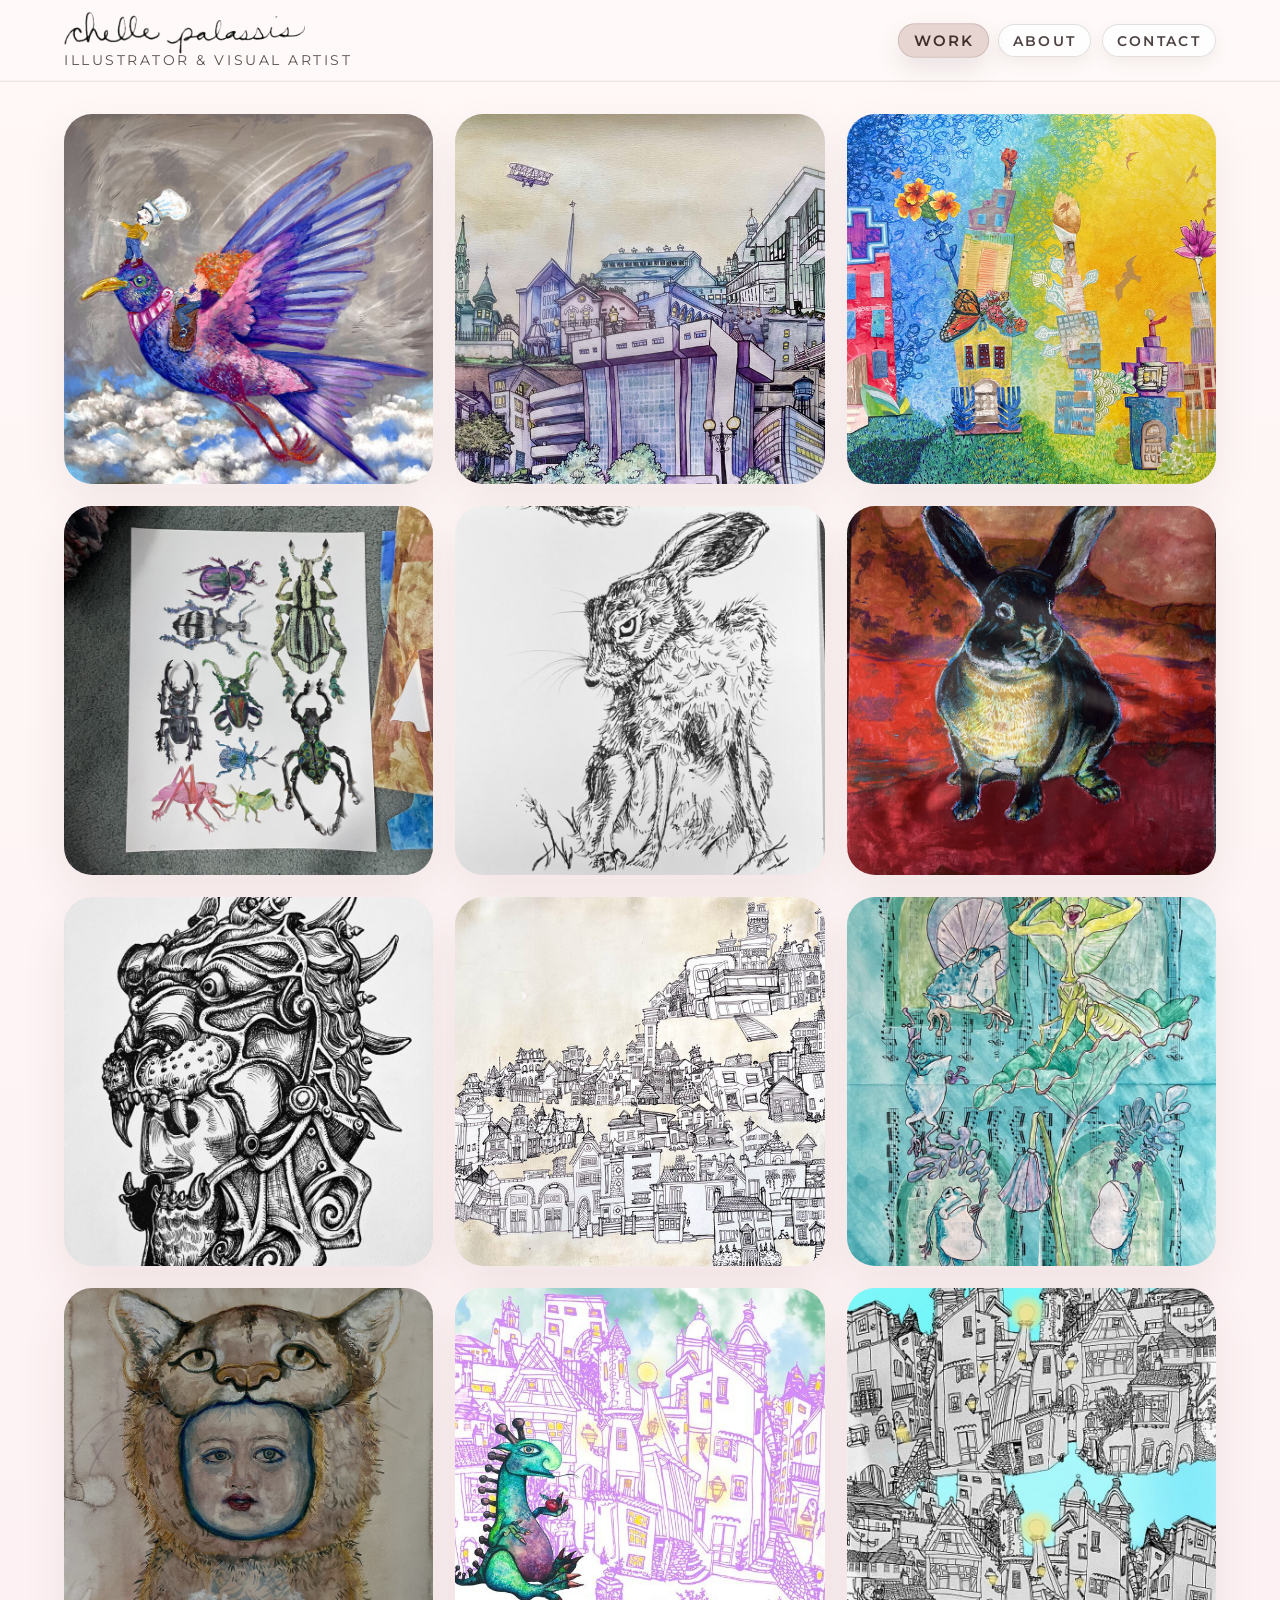
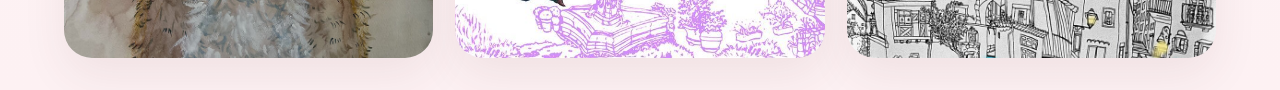
==== index.html @ 2fcf9677 "Create polished artist portfolio site" ====
<!DOCTYPE html>
<html lang="en">
<head>
    <meta charset="UTF-8">
    <meta name="viewport" content="width=device-width, initial-scale=1.0">
    <title>Artist Portfolio</title>
    <link rel="preconnect" href="https://fonts.googleapis.com">
    <link rel="preconnect" href="https://fonts.gstatic.com" crossorigin>
    <link href="https://fonts.googleapis.com/css2?family=Marck+Script&family=Mr+Bedfort&family=Mrs+Sheppards&display=swap" rel="stylesheet">
    <link rel="stylesheet" href="css/style.css">
</head>
<body class="page-fade">

    <header class="main-header header-fade">
        <div class="header-content">
            <div class="branding">
                <img src="images/signature/chelle_signature-transparent-cropped.png" alt="Chelle Palassis signature" class="site-signature">
                <p>Illustrator &amp; Visual Artist</p>
            </div>
            <nav>
                <a href="index.html">Work</a>
                <a href="about.html">About</a>
                <a href="contact.html">Contact</a>
            </nav>
        </div>
    </header>

    <main class="gallery-container page-fade">
    <div class="gallery-item fade-in-cascade" onclick="openLightbox(0)">
        <img src="images/medium/artwork01-800.jpg" alt="Artwork 01">
        <div class="overlay"></div>
    </div>
    <div class="gallery-item fade-in-cascade" onclick="openLightbox(1)">
        <img src="images/medium/artwork02-800.jpg" alt="Artwork 02">
        <div class="overlay"></div>
    </div>
    <div class="gallery-item fade-in-cascade" onclick="openLightbox(2)">
        <img src="images/medium/artwork03-800.jpg" alt="Artwork 03">
        <div class="overlay"></div>
    </div>
    <div class="gallery-item fade-in-cascade" onclick="openLightbox(3)">
        <img src="images/medium/artwork04-800.jpg" alt="Artwork 04">
        <div class="overlay"></div>
    </div>
    <div class="gallery-item fade-in-cascade" onclick="openLightbox(4)">
        <img src="images/medium/artwork05-800.jpg" alt="Artwork 05">
        <div class="overlay"></div>
    </div>
    <div class="gallery-item fade-in-cascade" onclick="openLightbox(5)">
        <img src="images/medium/artwork06-800.jpg" alt="Artwork 06">
        <div class="overlay"></div>
    </div>
    <div class="gallery-item fade-in-cascade" onclick="openLightbox(6)">
        <img src="images/medium/artwork07-800.jpg" alt="Artwork 07">
        <div class="overlay"></div>
    </div>
    <div class="gallery-item fade-in-cascade" onclick="openLightbox(7)">
        <img src="images/medium/artwork08-800.jpg" alt="Artwork 08">
        <div class="overlay"></div>
    </div>
    <div class="gallery-item fade-in-cascade" onclick="openLightbox(8)">
        <img src="images/medium/artwork09-800.jpg" alt="Artwork 09">
        <div class="overlay"></div>
    </div>
    <div class="gallery-item fade-in-cascade" onclick="openLightbox(9)">
        <img src="images/medium/artwork10-800.jpg" alt="Artwork 10">
        <div class="overlay"></div>
    </div>
    <div class="gallery-item fade-in-cascade" onclick="openLightbox(10)">
        <img src="images/medium/artwork11-800.jpg" alt="Artwork 11">
        <div class="overlay"></div>
    </div>
    <div class="gallery-item fade-in-cascade" onclick="openLightbox(11)">
        <img src="images/medium/artwork12-800.jpg" alt="Artwork 12">
        <div class="overlay"></div>
    </div>
</main>

    <div id="lightbox" class="lightbox">
        <span class="close" onclick="closeLightbox()">&times;</span>
        <button class="prev" onclick="changeSlide(-1)">&#10094;</button>
        <div class="lightbox-content">
            <img id="lightbox-img" src="" alt="Expanded View">
        </div>
        <button class="next" onclick="changeSlide(1)">&#10095;</button>
    </div>

    <script src="js/script.js"></script>
</body>
</html>
---- css/style.css ----
@import url('https://fonts.googleapis.com/css2?family=Mr+Bedfort&family=Montserrat:wght@400;500;600;700&display=swap');

/* General Reset */
* {
    margin: 0;
    padding: 0;
    box-sizing: border-box;
    font-family: 'Montserrat', 'Helvetica Neue', Arial, sans-serif;
    -webkit-font-smoothing: antialiased;
    -moz-osx-font-smoothing: grayscale;
}

.leckerli-one-regular {
  font-family: "Mr Bedfort", cursive;
  font-weight: 400;
  font-style: normal;
}

header h1 {
    font-family: 'Mr Bedfort', 'Trebuchet MS', 'Lucida Sans Unicode', 'Lucida Grande', 'Lucida Sans', Arial, sans-serif;
}

body {
    background: linear-gradient(180deg, #fff9f8 0%, #fcf1f3 40%, #fff8f7 100%);
    color: #362f2a;
}

/* Sticky Header */
.main-header {
    position: sticky;
    top: 0;
    background: rgba(255, 250, 249, 0.98);
    backdrop-filter: blur(12px);
    border-bottom: 1px solid rgba(0, 0, 0, 0.08);
    z-index: 1000;
    padding: 0.75rem 5%;
    box-shadow: inset 0 -1px 0 rgba(0, 0, 0, 0.03);
}

.header-content {
    display: flex;
    justify-content: space-between;
    align-items: center;
    max-width: 1200px;
    margin: 0 auto;
    gap: 1rem;
}

.branding {
    display: flex;
    flex-direction: column;
    align-items: flex-start;
    gap: 0.08rem;
}

.branding .site-signature {
    display: block;
    max-height: 2.6rem;
    width: auto;
    max-width: min(320px, 70vw);
    object-fit: contain;
    margin-bottom: -0.15rem;
}

.branding p {
    font-size: 0.88rem;
    color: #59504e;
    margin: 0;
    line-height: 1.2;
    letter-spacing: 0.18em;
    text-transform: uppercase;
}

body {
    background: linear-gradient(180deg, #fff8f7 0%, #fdf1f3 100%);
}

nav {
    display: flex;
    align-items: center;
    gap: 0.65rem;
}

nav a {
    text-decoration: none;
    color: #4d4342;
    margin-left: 0;
    font-weight: 600;
    text-transform: uppercase;
    letter-spacing: 0.16em;
    font-size: 0.9rem;
    padding: 0.42rem 0.88rem;
    border-radius: 999px;
    border: 1px solid rgba(77, 67, 66, 0.16);
    background: rgba(255, 255, 255, 0.82);
    box-shadow: 0 6px 16px rgba(93, 51, 56, 0.08);
    transition: color 0.25s ease, transform 0.2s ease, background 0.25s ease, box-shadow 0.25s ease, border-color 0.25s ease;
    transform-origin: center;
}

nav a:hover,
nav a.active {
    color: #422f2a;
    background: rgba(228, 210, 206, 0.92);
    border-color: rgba(128, 103, 96, 0.24);
    transform: scale(1.05);
    box-shadow: 0 10px 24px rgba(93, 51, 56, 0.12);
}

nav a:hover {
    text-shadow: none;
}

/* About Hero */
.about-hero {
    padding: 3.5rem 5% 4.5rem;
}

.about-hero__inner {
    max-width: 940px;
    margin: 0 auto;
    display: grid;
    grid-template-columns: minmax(260px, 1fr) minmax(320px, 1.2fr);
    gap: 2.5rem;
    align-items: center;
    justify-content: center;
}

.about-hero__image {
    width: 100%;
    border-radius: 32px;
    box-shadow: 0 32px 80px rgba(93, 51, 56, 0.12);
    object-fit: cover;
    height: min(520px, 62vh);
    filter: grayscale(100%) contrast(1.05);
}

.about-hero__copy {
    display: flex;
    align-items: center;
    justify-content: center;
    text-align: center;
}

.about-hero__copy p {
    font-family: 'Montserrat', 'Helvetica Neue', Arial, sans-serif;
    font-weight: 300;
    font-size: clamp(1.2rem, 1.4vw, 1.55rem);
    line-height: 1.85;
    color: #403533;
    letter-spacing: 0.02em;
    max-width: 640px;
}

.fade-in {
    opacity: 0;
    transform: translateY(16px);
    animation: fadeInUp 0.9s ease forwards;
}

.fade-in-cascade {
    opacity: 0;
    transform: translateY(20px);
    animation: fadeInUp 0.75s ease forwards;
}

.header-fade {
    opacity: 0;
    transform: translateY(-10px);
    animation: fadeInUp 0.75s ease forwards;
    animation-delay: 0.08s;
}

.page-fade {
    opacity: 0;
    animation: pageFade 0.85s ease forwards;
    animation-delay: 0.12s;
}

.text-delay {
    animation-delay: 0.2s;
}

.image-delay {
    animation-delay: 0.55s;
}

.gallery-item:nth-child(1) { animation-delay: 0.18s; }
.gallery-item:nth-child(2) { animation-delay: 0.25s; }
.gallery-item:nth-child(3) { animation-delay: 0.32s; }
.gallery-item:nth-child(4) { animation-delay: 0.39s; }
.gallery-item:nth-child(5) { animation-delay: 0.46s; }
.gallery-item:nth-child(6) { animation-delay: 0.53s; }
.gallery-item:nth-child(7) { animation-delay: 0.60s; }
.gallery-item:nth-child(8) { animation-delay: 0.67s; }
.gallery-item:nth-child(9) { animation-delay: 0.74s; }
.gallery-item:nth-child(10) { animation-delay: 0.81s; }
.gallery-item:nth-child(11) { animation-delay: 0.88s; }
.gallery-item:nth-child(12) { animation-delay: 0.95s; }

@keyframes fadeInUp {
    to {
        opacity: 1;
        transform: translateY(0);
    }
}

@keyframes pageFade {
    to {
        opacity: 1;
    }
}

/* Contact Page */
.contact-hero {
    padding: 4rem 5rem 5rem;
    min-height: calc(100vh - 6.2rem);
    display: flex;
    align-items: center;
    justify-content: center;
}

.contact-hero__inner {
    max-width: 940px;
    width: 100%;
    display: grid;
    grid-template-columns: minmax(320px, 1.1fr) minmax(280px, 1fr);
    gap: 2.5rem;
    align-items: start;
}

.contact-hero__copy h2 {
    font-size: clamp(2rem, 2.8vw, 2.6rem);
    line-height: 1.05;
    margin-bottom: 1.4rem;
    letter-spacing: -0.03em;
    color: #342b26;
    position: relative;
}

.contact-hero__copy h2::after {
    content: '';
    position: absolute;
    bottom: -1rem;
    left: 50%;
    transform: translateX(-50%);
    width: 70px;
    height: 2px;
    border-radius: 999px;
    background: rgba(77, 67, 66, 0.24);
}

.contact-hero__copy p {
    font-size: clamp(1.05rem, 1.3vw, 1.3rem);
    line-height: 1.85;
    color: #4d433f;
    margin-bottom: 1.35rem;
}

.contact-hero__details {
    display: grid;
    gap: 1.2rem;
}

.contact-card {
    background: rgba(255, 255, 255, 0.92);
    border: 1px solid rgba(77, 67, 66, 0.14);
    border-radius: 26px;
    padding: 1.45rem 1.5rem;
    box-shadow: 0 22px 50px rgba(93, 51, 56, 0.08);
}

.contact-label {
    margin: 0 0 0.35rem;
    font-size: 0.82rem;
    letter-spacing: 0.18em;
    text-transform: uppercase;
    color: #7a6a67;
}

.contact-card a {
    color: #362f2a;
    text-decoration: none;
    font-size: 1.15rem;
    font-weight: 600;
}

.contact-card a:hover {
    color: #1f1613;
}

.contact-note {
    background: rgba(250, 244, 241, 0.86);
    border-radius: 24px;
    border: 1px solid rgba(77, 67, 66, 0.08);
    padding: 1.5rem 1.45rem;
    color: #554942;
    font-size: 1rem;
    line-height: 1.7;
}

/* Gallery Grid */
.gallery-container {
    display: grid;
    grid-template-columns: repeat(auto-fit, minmax(280px, 1fr));
    gap: 22px;
    padding: 2rem 5%;
    max-width: 1400px;
    margin: 0 auto;
}

.gallery-item {
    position: relative;
    overflow: hidden;
    cursor: pointer;
    background: #f8f0f1;
    aspect-ratio: 1 / 1;
    border-radius: 28px;
    box-shadow: 0 18px 45px rgba(93, 51, 56, 0.08);
    transition: transform 0.35s ease, box-shadow 0.35s ease;
}

.gallery-item:hover {
    transform: translateY(-4px);
    box-shadow: 0 28px 60px rgba(93, 51, 56, 0.14);
}

.gallery-item img {
    width: 100%;
    height: 100%;
    object-fit: cover;
    transition: transform 0.5s ease;
}

/* Hover Effect */
.gallery-item:hover img {
    transform: scale(1.05);
}

.overlay {
    position: absolute;
    top: 0;
    left: 0;
    width: 100%;
    height: 100%;
    background: rgba(180, 164, 164, 0.3);
    display: flex;
    align-items: center;
    justify-content: center;
    opacity: 0;
    transition: opacity 0.3s;
}

.gallery-item:hover .overlay {
    opacity: 1;
}

.overlay span {
    color: rgb(233, 221, 221);
    border: 1px solid white;
    padding: 8px 16px;
}

/* Lightbox Modal */
.lightbox {
    display: none;
    position: fixed;
    top: 0; left: 0;
    width: 100%; height: 100%;
    background: rgba(0,0,0,0.9);
    z-index: 2000;
    justify-content: center;
    align-items: center;
}

.lightbox-content img {
    max-width: 90vw;
    max-height: 80vh;
    box-shadow: 0 0 20px rgba(0,0,0,0.5);
}

.close, .prev, .next {
    position: absolute;
    color: white;
    font-size: 2rem;
    cursor: pointer;
    background: none;
    border: none;
    padding: 20px;
}

.close { top: 20px; right: 30px; }
.prev { left: 20px; }
.next { right: 20px; }
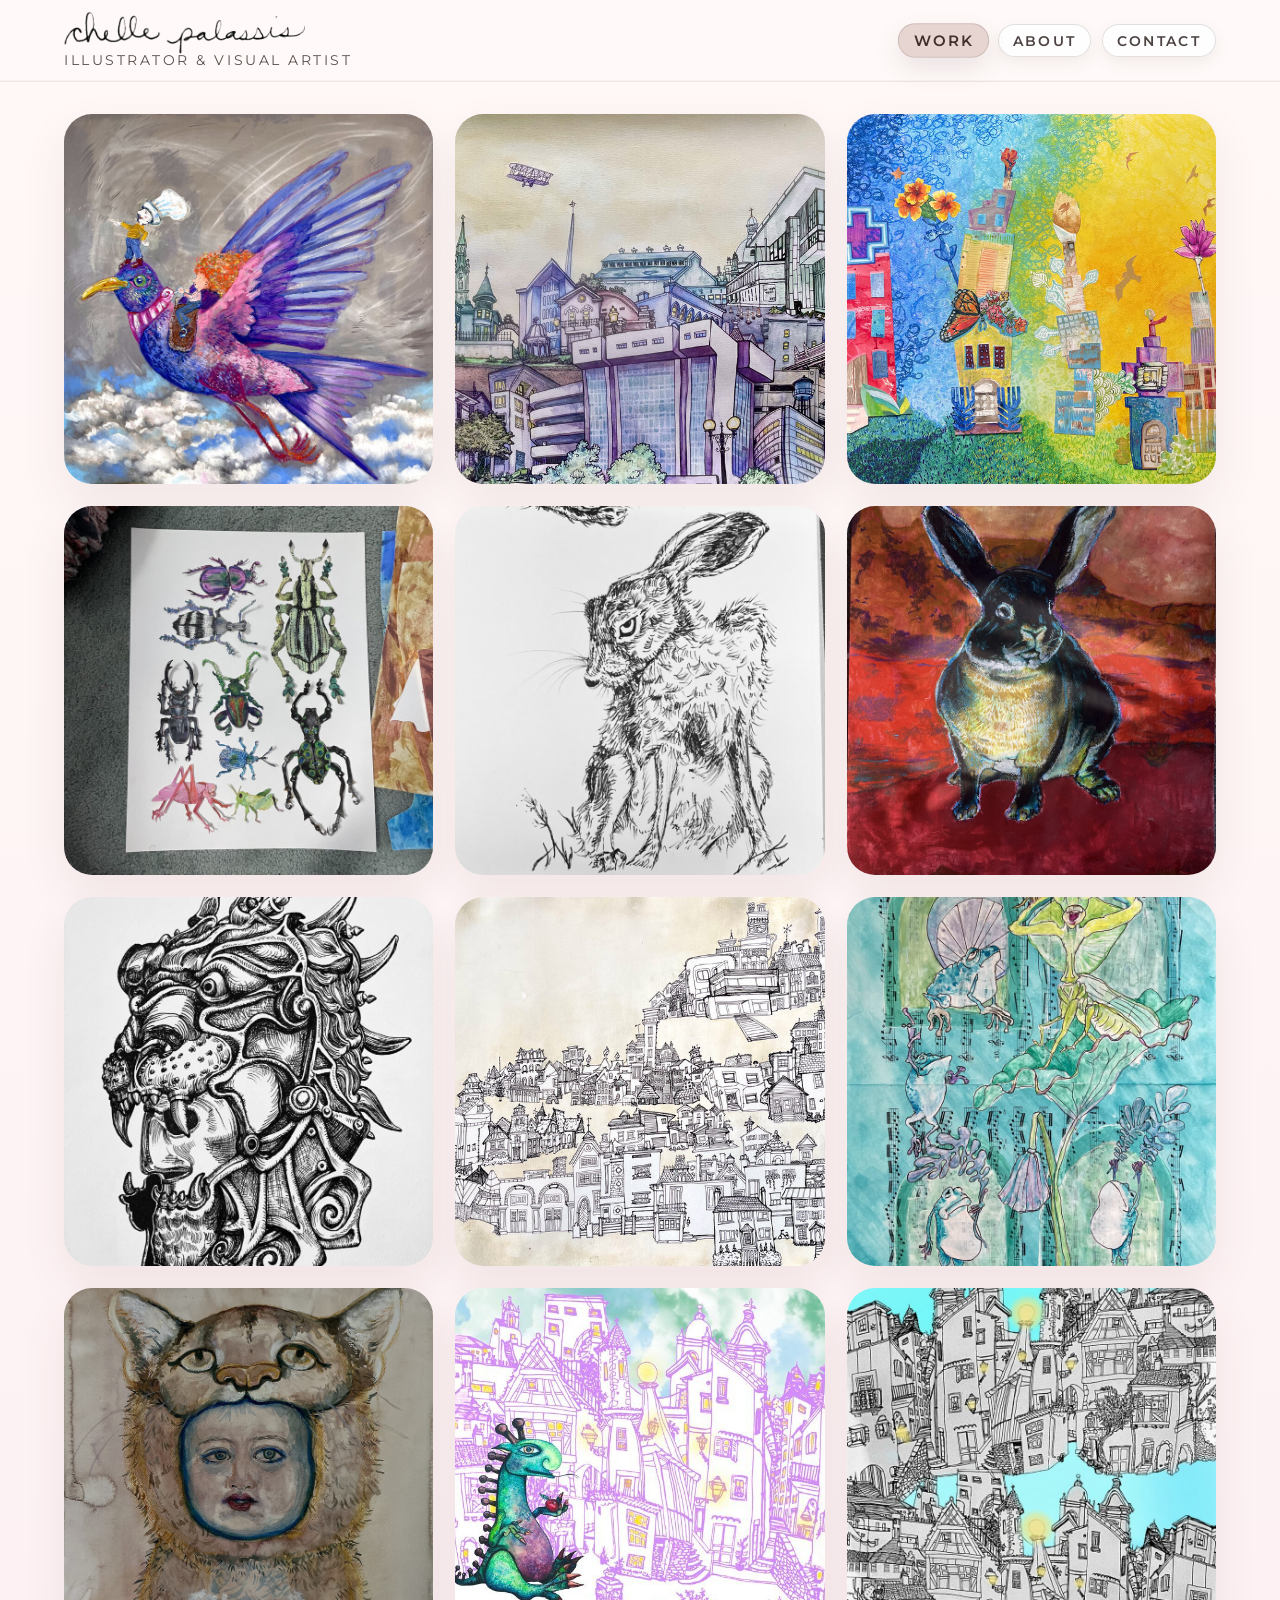
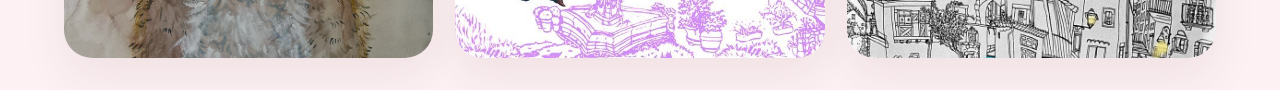
==== commit 7d3cb4c0: "Improve mobile layout and header navigation; update contact email" ====
--- a/index.html
+++ b/index.html
@@ -17,7 +17,12 @@
                 <img src="images/signature/chelle_signature-transparent-cropped.png" alt="Chelle Palassis signature" class="site-signature">
                 <p>Illustrator &amp; Visual Artist</p>
             </div>
-            <nav>
+            <button class="nav-toggle" type="button" aria-expanded="false" aria-controls="site-nav" aria-label="Toggle navigation">
+                <span></span>
+                <span></span>
+                <span></span>
+            </button>
+            <nav id="site-nav" class="site-nav">
                 <a href="index.html">Work</a>
                 <a href="about.html">About</a>
                 <a href="contact.html">Contact</a>
--- a/css/style.css
+++ b/css/style.css
@@ -23,6 +23,7 @@
 body {
     background: linear-gradient(180deg, #fff9f8 0%, #fcf1f3 40%, #fff8f7 100%);
     color: #362f2a;
+    overflow-x: hidden;
 }
 
 /* Sticky Header */
@@ -81,7 +82,26 @@
     gap: 0.65rem;
 }
 
-nav a {
+.nav-toggle {
+    display: none;
+    flex-direction: column;
+    justify-content: center;
+    gap: 0.28rem;
+    border: 0;
+    background: transparent;
+    padding: 0.2rem;
+    cursor: pointer;
+}
+
+.nav-toggle span {
+    display: block;
+    width: 1.45rem;
+    height: 2px;
+    border-radius: 999px;
+    background: #4d4342;
+}
+
+.site-nav a {
     text-decoration: none;
     color: #4d4342;
     margin-left: 0;
@@ -98,8 +118,8 @@
     transform-origin: center;
 }
 
-nav a:hover,
-nav a.active {
+.site-nav a:hover,
+.site-nav a.active {
     color: #422f2a;
     background: rgba(228, 210, 206, 0.92);
     border-color: rgba(128, 103, 96, 0.24);
@@ -107,8 +127,48 @@
     box-shadow: 0 10px 24px rgba(93, 51, 56, 0.12);
 }
 
-nav a:hover {
+.site-nav a:hover {
     text-shadow: none;
+}
+
+@media (max-width: 640px) {
+    .header-content {
+        position: relative;
+        align-items: center;
+    }
+
+    .nav-toggle {
+        display: inline-flex;
+        margin-left: auto;
+        align-self: center;
+    }
+
+    .site-nav {
+        display: none;
+        position: absolute;
+        top: calc(100% + 0.6rem);
+        right: 0;
+        flex-direction: column;
+        align-items: stretch;
+        gap: 0.5rem;
+        padding: 0.8rem;
+        min-width: 180px;
+        background: rgba(255, 250, 249, 0.98);
+        border: 1px solid rgba(77, 67, 66, 0.14);
+        border-radius: 18px;
+        box-shadow: 0 16px 36px rgba(93, 51, 56, 0.12);
+        z-index: 1100;
+    }
+
+    .site-nav.is-open {
+        display: flex;
+    }
+
+    .site-nav a {
+        width: 100%;
+        justify-content: center;
+        text-align: center;
+    }
 }
 
 /* About Hero */
@@ -220,13 +280,162 @@
     justify-content: center;
 }
 
-.contact-hero__inner {
-    max-width: 940px;
-    width: 100%;
-    display: grid;
-    grid-template-columns: minmax(320px, 1.1fr) minmax(280px, 1fr);
-    gap: 2.5rem;
-    align-items: start;
+@media (max-width: 768px) {
+    .main-header {
+        padding: 0.85rem 1rem;
+    }
+
+    .header-content {
+        align-items: flex-start;
+        flex-wrap: wrap;
+    }
+
+    .branding {
+        width: 100%;
+    }
+
+    .branding .site-signature {
+        max-height: 2.1rem;
+        max-width: 220px;
+    }
+
+    .branding p {
+        font-size: 0.72rem;
+        letter-spacing: 0.12em;
+    }
+
+    nav {
+        width: 100%;
+        justify-content: flex-start;
+        flex-wrap: wrap;
+        gap: 0.45rem;
+        margin-top: 0.45rem;
+    }
+
+    nav a {
+        font-size: 0.74rem;
+        padding: 0.38rem 0.62rem;
+    }
+
+    .about-hero,
+    .contact-hero {
+        padding: 2rem 1rem 3rem;
+    }
+
+    .about-hero__inner,
+    .contact-hero__inner {
+        grid-template-columns: 1fr;
+        gap: 1.5rem;
+    }
+
+    .about-hero__image {
+        height: auto;
+        max-height: 460px;
+    }
+
+    .about-hero__copy p {
+        font-size: 1rem;
+        line-height: 1.75;
+    }
+
+    .contact-hero {
+        min-height: auto;
+        align-items: flex-start;
+    }
+
+    .contact-hero__copy h2 {
+        font-size: 1.75rem;
+        margin-bottom: 1.1rem;
+    }
+
+    .contact-hero__copy p {
+        font-size: 1rem;
+        margin-bottom: 1rem;
+    }
+
+    .contact-card,
+    .contact-note {
+        padding: 1.15rem 1rem;
+    }
+
+    .contact-card a {
+        font-size: 1rem;
+        word-break: break-word;
+    }
+
+    .contact-hero__inner {
+        max-width: 940px;
+        width: 100%;
+        display: grid;
+        grid-template-columns: minmax(320px, 1.1fr) minmax(280px, 1fr);
+        gap: 2.5rem;
+        align-items: start;
+    }
+}
+
+@media (max-width: 768px) {
+    .header-content {
+        align-items: center;
+        flex-wrap: wrap;
+    }
+
+    .about-hero__inner,
+    .contact-hero__inner {
+        grid-template-columns: 1fr;
+    }
+
+    nav {
+        width: auto;
+        justify-content: flex-start;
+        flex-wrap: wrap;
+        gap: 0.45rem;
+        margin-top: 0.45rem;
+    }
+}
+
+@media (max-width: 640px) {
+    .contact-hero {
+        min-height: auto;
+        padding: 1.6rem 0.8rem 2.4rem;
+    }
+
+    .contact-hero__inner {
+        gap: 1rem;
+        width: 100%;
+    }
+
+    .contact-hero__copy {
+        text-align: left;
+        align-items: flex-start;
+    }
+
+    .contact-hero__copy h2 {
+        font-size: 1.9rem;
+        margin-bottom: 1.2rem;
+        padding-bottom: 0.35rem;
+        border-bottom: 3px solid rgba(77, 67, 66, 0.24);
+        display: inline-block;
+    }
+
+    .contact-hero__copy p {
+        font-size: 1rem;
+        margin-bottom: 1rem;
+    }
+
+    .contact-hero__details {
+        width: 100%;
+    }
+
+    .contact-card,
+    .contact-note {
+        padding: 1.1rem 0.95rem;
+    }
+
+    .contact-hero__inner {
+        display: grid;
+        grid-template-columns: 1fr;
+        gap: 1rem;
+    }
 }
 
 .contact-hero__copy h2 {
@@ -236,25 +445,14 @@
     letter-spacing: -0.03em;
     color: #342b26;
     position: relative;
-}
-
-.contact-hero__copy h2::after {
-    content: '';
-    position: absolute;
-    bottom: -1rem;
-    left: 50%;
-    transform: translateX(-50%);
-    width: 70px;
-    height: 2px;
-    border-radius: 999px;
-    background: rgba(77, 67, 66, 0.24);
-}
-
-.contact-hero__copy p {
-    font-size: clamp(1.05rem, 1.3vw, 1.3rem);
-    line-height: 1.85;
-    color: #4d433f;
-    margin-bottom: 1.35rem;
+        padding-bottom: 0.25rem;
+        border-bottom: 2px solid rgba(77, 67, 66, 0.24);
+        display: inline-block;
+        width: fit-content;
+    }
+
+    .contact-hero__copy h2::after {
+        display: none;
 }
 
 .contact-hero__details {
